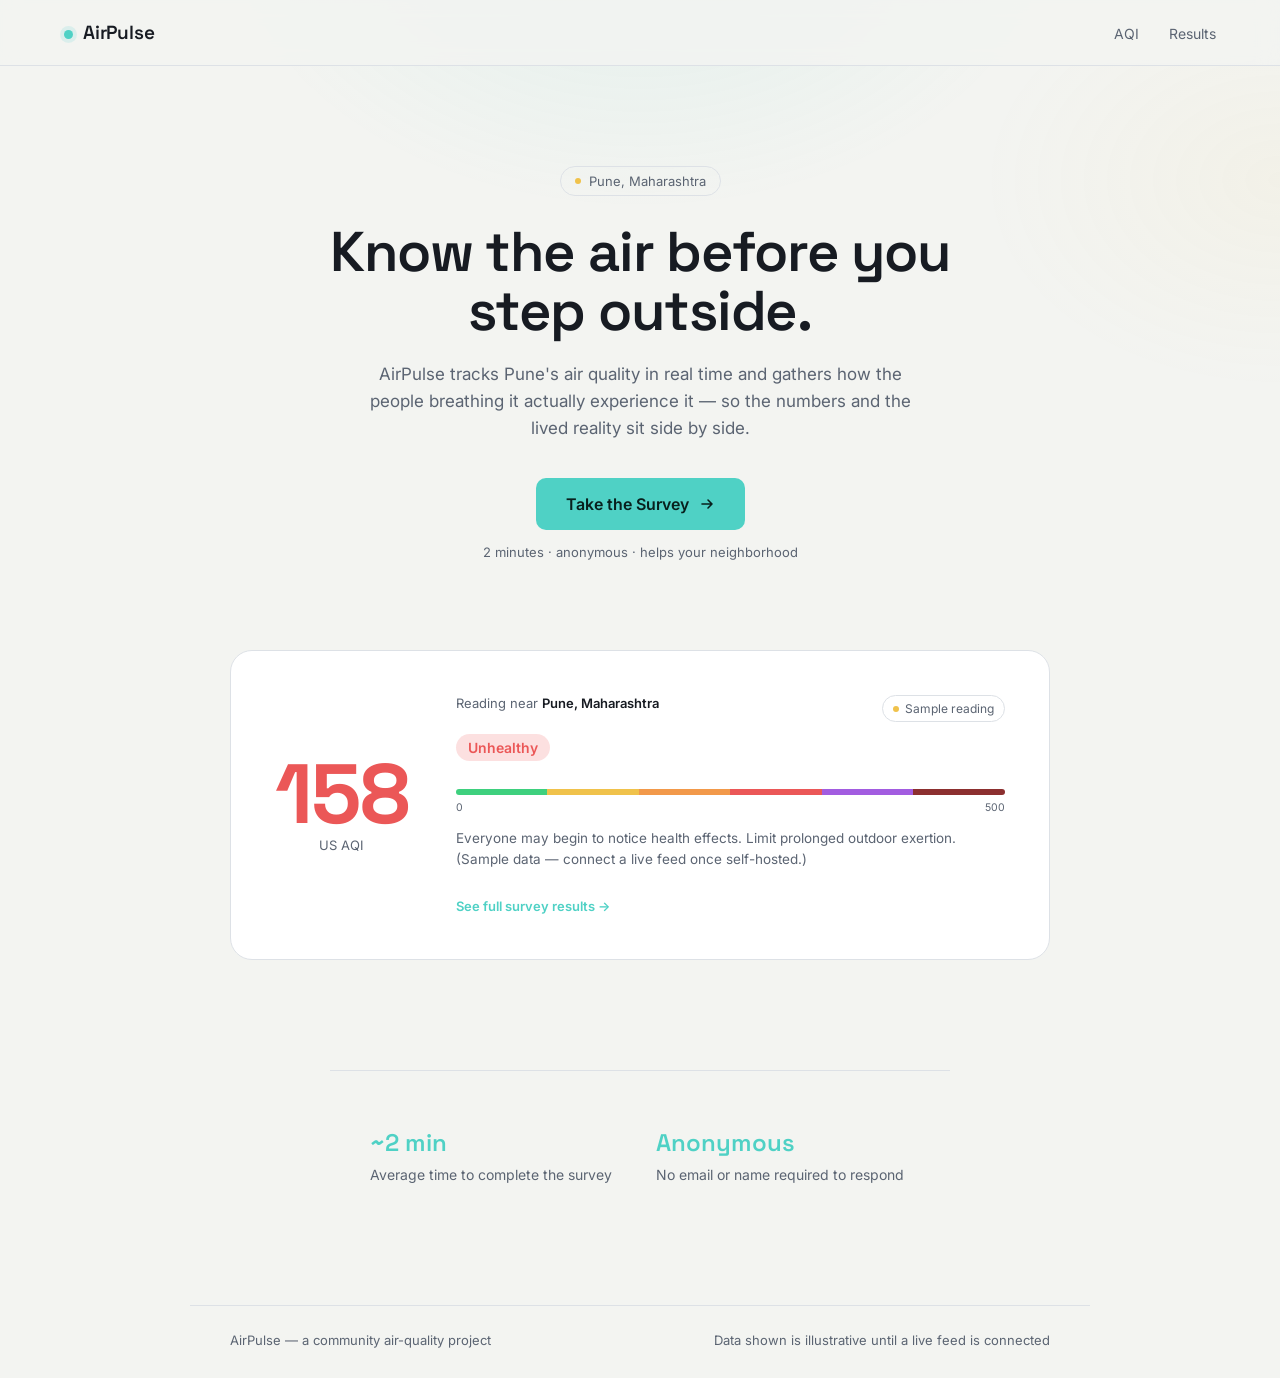
==== index.html @ 15ed097c "Update index.html" ====
<!DOCTYPE html>
<html lang="en">
<head>
<meta charset="UTF-8">
<meta name="viewport" content="width=device-width, initial-scale=1, viewport-fit=cover">
<title>AirPulse — Pune Air Quality</title>
<link rel="preconnect" href="https://fonts.googleapis.com">
<link rel="preconnect" href="https://fonts.gstatic.com" crossorigin>
<link href="https://fonts.googleapis.com/css2?family=Space+Grotesk:wght@400;500;600;700&family=Inter:wght@400;500;600&display=swap" rel="stylesheet">
<style>
  :root {
    --bg: #10141B;
    --panel: #171D27;
    --panel-line: #262E3B;
    --text-primary: #ECEFF3;
    --text-muted: #8C97A8;
    --teal: #4FD1C5;
    --teal-dim: #2E7C76;
    --band-good: #3ED07E;
    --band-moderate: #F0C24B;
    --band-usg: #F2994A;
    --band-unhealthy: #EB5757;
    --band-vunhealthy: #A25CE0;
    --band-hazard: #8C2F2F;
    --radius-lg: 22px;
    --radius-sm: 10px;
    font-family: 'Inter', -apple-system, BlinkMacSystemFont, sans-serif;
  }

  :root:not([data-theme="light"]) {
    --bg: #10141B; --panel: #171D27; --panel-line: #262E3B;
    --text-primary: #ECEFF3; --text-muted: #8C97A8;
  }
  :root[data-theme="light"] {
    --bg: #F3F4F1; --panel: #FFFFFF; --panel-line: #DDE1E6;
    --text-primary: #171B22; --text-muted: #5B6472;
  }
  @media (prefers-color-scheme: light) {
    :root:not([data-theme="dark"]) {
      --bg: #F3F4F1; --panel: #FFFFFF; --panel-line: #DDE1E6;
      --text-primary: #171B22; --text-muted: #5B6472;
    }
  }

  * { box-sizing: border-box; }
  html { scroll-behavior: smooth; scroll-padding-top: env(safe-area-inset-top, 0px); }
  html, body { height: 100%; }
  body {
    margin: 0;
    background: var(--bg);
    color: var(--text-primary);
    padding-top: env(safe-area-inset-top, 0px);
    padding-bottom: env(safe-area-inset-bottom, 0px);
    overflow-x: hidden;
  }
  a { color: inherit; }

  .haze {
    position: fixed; inset: 0; z-index: 0; pointer-events: none;
    background:
      radial-gradient(700px 500px at 50% -10%, rgba(79,209,197,0.10), transparent 60%),
      radial-gradient(500px 350px at 100% 20%, rgba(240,194,75,0.05), transparent 60%);
  }

  header {
    position: sticky;
    top: env(safe-area-inset-top, 0px);
    z-index: 10;
    display: flex;
    align-items: center;
    justify-content: space-between;
    padding: 20px clamp(20px, 5vw, 64px);
    background: color-mix(in srgb, var(--bg) 85%, transparent);
    backdrop-filter: blur(10px);
    border-bottom: 1px solid var(--panel-line);
  }

  .brand {
    display: flex; align-items: baseline; gap: 10px;
    font-family: 'Space Grotesk', sans-serif; font-weight: 600; font-size: 19px;
    letter-spacing: -0.01em;
  }
  .brand span.dot {
    width: 9px; height: 9px; border-radius: 50%; background: var(--teal);
    box-shadow: 0 0 0 4px rgba(79,209,197,0.15); display: inline-block;
  }

  nav a {
    text-decoration: none; color: var(--text-muted); font-size: 14px;
    margin-left: 26px; transition: color 0.15s ease;
  }
  nav a:hover, nav a:focus-visible { color: var(--text-primary); }

  main {
    position: relative; z-index: 2;
    max-width: 780px;
    margin: 0 auto;
    padding: clamp(56px, 9vw, 100px) clamp(20px, 5vw, 40px) 0;
    text-align: center;
  }

  .eyebrow {
    display: inline-flex; align-items: center; gap: 8px;
    font-size: 13px; color: var(--text-muted);
    border: 1px solid var(--panel-line);
    padding: 6px 14px; border-radius: 999px;
    margin-bottom: 26px;
  }
  .eyebrow .blip { width: 6px; height: 6px; border-radius: 50%; background: var(--band-moderate); }

  h1 {
    font-family: 'Space Grotesk', sans-serif;
    font-weight: 600;
    font-size: clamp(34px, 6vw, 56px);
    line-height: 1.06;
    letter-spacing: -0.02em;
    margin: 0 0 20px;
  }

  main > p.lede {
    color: var(--text-muted);
    font-size: 17px;
    line-height: 1.6;
    max-width: 50ch;
    margin: 0 auto 36px;
  }

  .btn-primary {
    appearance: none; border: none; cursor: pointer;
    background: var(--teal); color: #08201D;
    font-family: 'Inter', sans-serif; font-weight: 600; font-size: 16px;
    padding: 16px 30px; border-radius: var(--radius-sm);
    text-decoration: none;
    display: inline-flex; align-items: center; gap: 10px;
    transition: transform 0.15s ease, background 0.15s ease;
  }
  .btn-primary:hover, .btn-primary:focus-visible { background: #63E0D4; transform: translateY(-1px); }
  .btn-primary:active { transform: translateY(0); }
  .btn-primary svg { width: 16px; height: 16px; flex-shrink: 0; }

  .survey-note {
    display: block;
    margin-top: 14px;
    font-size: 13px;
    color: var(--text-muted);
  }

  /* AQI panel — full width band under hero */
  .aqi-section {
    position: relative; z-index: 2;
    max-width: 900px;
    margin: clamp(56px, 8vw, 90px) auto 0;
    padding: 0 clamp(20px, 5vw, 40px);
  }

  .aqi-panel {
    background: var(--panel);
    border: 1px solid var(--panel-line);
    border-radius: var(--radius-lg);
    padding: clamp(28px, 4vw, 44px);
    display: grid;
    grid-template-columns: auto 1fr;
    gap: clamp(24px, 4vw, 48px);
    align-items: center;
    text-align: left;
  }
  @media (max-width: 620px) {
    .aqi-panel { grid-template-columns: 1fr; text-align: center; }
  }

  .aqi-readout-block { text-align: center; }
  .aqi-number {
    font-family: 'Space Grotesk', sans-serif;
    font-weight: 700;
    font-size: clamp(60px, 8vw, 84px);
    line-height: 0.9;
    letter-spacing: -0.02em;
    color: var(--aqi-color, var(--band-moderate));
  }
  .aqi-unit { font-size: 13px; color: var(--text-muted); margin-top: 4px; }

  .aqi-detail-top {
    display: flex; justify-content: space-between; align-items: flex-start;
    margin-bottom: 12px;
  }
  @media (max-width: 620px) { .aqi-detail-top { justify-content: center; } }

  .aqi-location { font-size: 13px; color: var(--text-muted); }
  .aqi-location strong { color: var(--text-primary); font-weight: 600; }

  .live-pill {
    display: inline-flex; align-items: center; gap: 6px;
    font-size: 12px; color: var(--text-muted);
    border: 1px solid var(--panel-line); padding: 5px 10px; border-radius: 999px;
  }
  .live-pill .blip { width: 6px; height: 6px; border-radius: 50%; background: var(--band-moderate); }

  .aqi-band-label {
    display: inline-block; font-size: 14px; font-weight: 600;
    padding: 5px 12px; border-radius: 999px;
    background: color-mix(in srgb, var(--aqi-color, var(--band-moderate)) 18%, transparent);
    color: var(--aqi-color, var(--band-moderate));
    margin-bottom: 14px;
  }

  .aqi-scale { display: flex; height: 6px; border-radius: 4px; overflow: hidden; margin: 14px 0 6px; }
  .aqi-scale span { flex: 1; }
  .aqi-scale-labels { display: flex; justify-content: space-between; font-size: 10.5px; color: var(--text-muted); }

  .aqi-tip { font-size: 13.5px; color: var(--text-muted); line-height: 1.55; margin-top: 14px; }

  /* About strip — three simple stats, no button */
  .about-section {
    position: relative; z-index: 2;
    max-width: 900px;
    margin: clamp(64px, 9vw, 110px) auto 0;
    padding: clamp(40px, 6vw, 56px) clamp(20px, 5vw, 40px);
    border-top: 1px solid var(--panel-line);
    display: grid;
    grid-template-columns: repeat(2, 1fr);
    gap: 32px;
    max-width: 620px;
  }
  @media (max-width: 680px) {
    .about-section { grid-template-columns: 1fr; text-align: center; }
  }

  .about-item .num {
    font-family: 'Space Grotesk', sans-serif;
    font-weight: 600; font-size: 24px; color: var(--teal);
    margin-bottom: 6px;
  }
  .about-item .label {
    font-size: 14px; color: var(--text-muted); line-height: 1.5;
  }

  footer {
    position: relative; z-index: 2;
    max-width: 900px;
    margin: clamp(40px, 6vw, 64px) auto 0;
    padding: 26px clamp(20px, 5vw, 40px) calc(30px + env(safe-area-inset-bottom, 0px));
    border-top: 1px solid var(--panel-line);
    display: flex; justify-content: space-between; flex-wrap: wrap; gap: 10px;
    font-size: 13px; color: var(--text-muted);
  }

  @media (prefers-reduced-motion: reduce) {
    html { scroll-behavior: auto; }
    .btn-primary { transition: none; }
  }
</style>
</head>
<body>

<div class="haze"></div>

<header>
  <div class="brand"><span class="dot"></span>AirPulse</div>
  <nav>
    <a href="#aqi">AQI</a>
    <a href="results.html">Results</a>
  </nav>
</header>

<main>
  <div class="eyebrow"><span class="blip"></span>Pune, Maharashtra</div>
  <h1>Know the air before you step outside.</h1>
  <p class="lede">AirPulse tracks Pune's air quality in real time and gathers how the people breathing it actually experience it — so the numbers and the lived reality sit side by side.</p>

  <a class="btn-primary" id="surveyBtn" href="#" target="_blank" rel="noopener">
    Take the Survey
    <svg viewBox="0 0 16 16" fill="none" xmlns="http://www.w3.org/2000/svg"><path d="M3 8h10M9 4l4 4-4 4" stroke="currentColor" stroke-width="1.6" stroke-linecap="round" stroke-linejoin="round"/></svg>
  </a>
  <span class="survey-note">2 minutes · anonymous · helps your neighborhood</span>
</main>

<section class="aqi-section" id="aqi">
  <div class="aqi-panel">
    <div class="aqi-readout-block">
      <div class="aqi-number" id="aqiNumber">85</div>
      <div class="aqi-unit">US AQI</div>
    </div>
    <div>
      <div class="aqi-detail-top">
        <div class="aqi-location">Reading near <strong>Pune, Maharashtra</strong></div>
        <div class="live-pill"><span class="blip"></span>Sample reading</div>
      </div>
      <div class="aqi-band-label" id="aqiBandLabel">Unhealthy</div>
      <div class="aqi-scale">
        <span style="background:var(--band-good)"></span>
        <span style="background:var(--band-moderate)"></span>
        <span style="background:var(--band-usg)"></span>
        <span style="background:var(--band-unhealthy)"></span>
        <span style="background:var(--band-vunhealthy)"></span>
        <span style="background:var(--band-hazard)"></span>
      </div>
      <div class="aqi-scale-labels"><span>0</span><span>500</span></div>
      <p class="aqi-tip" id="aqiTip">Placeholder reading for design purposes. Connect a live feed once this page is self-hosted.</p>
      <a href="results.html" style="display:inline-block; margin-top:14px; font-size:13px; color:var(--teal); text-decoration:none; font-weight:600;">See full survey results →</a>
    </div>
  </div>
</section>

<section class="about-section">
  <div class="about-item">
    <div class="num">~2 min</div>
    <div class="label">Average time to complete the survey</div>
  </div>
  <div class="about-item">
    <div class="num">Anonymous</div>
    <div class="label">No email or name required to respond</div>
  </div>
</section>

<footer>
  <span>AirPulse — a community air-quality project</span>
  <span>Data shown is illustrative until a live feed is connected</span>
</footer>

<script>
  const GOOGLE_FORM_URL = "https://docs.google.com/forms/d/1ZGXldcIQDR3OEaV3uUAYgscK2P4lvSC87jR1LEu3vRs/viewform";
  document.getElementById('surveyBtn').href = GOOGLE_FORM_URL;

  const SAMPLE_AQI = 158;

  function bandFor(aqi) {
    if (aqi <= 50) return { label: "Good", color: "var(--band-good)", tip: "Air quality is satisfactory. Enjoy normal outdoor activity." };
    if (aqi <= 100) return { label: "Moderate", color: "var(--band-moderate)", tip: "Acceptable air quality. Unusually sensitive people should watch for symptoms." };
    if (aqi <= 150) return { label: "Unhealthy for Sensitive Groups", color: "var(--band-usg)", tip: "Sensitive groups should limit prolonged outdoor exertion." };
    if (aqi <= 200) return { label: "Unhealthy", color: "var(--band-unhealthy)", tip: "Everyone may begin to notice health effects. Limit prolonged outdoor exertion." };
    if (aqi <= 300) return { label: "Very Unhealthy", color: "var(--band-vunhealthy)", tip: "Health alert: everyone may experience more serious effects. Avoid outdoor exertion." };
    return { label: "Hazardous", color: "var(--band-hazard)", tip: "Health warning of emergency conditions. Stay indoors where possible." };
  }

  const band = bandFor(SAMPLE_AQI);
  document.getElementById('aqiNumber').textContent = SAMPLE_AQI;
  document.getElementById('aqiNumber').style.setProperty('--aqi-color', band.color);
  document.getElementById('aqiBandLabel').textContent = band.label;
  document.getElementById('aqiBandLabel').style.setProperty('--aqi-color', band.color);
  document.getElementById('aqiTip').textContent = band.tip + " (Sample data — connect a live feed once self-hosted.)";
</script>

</body>
</html>
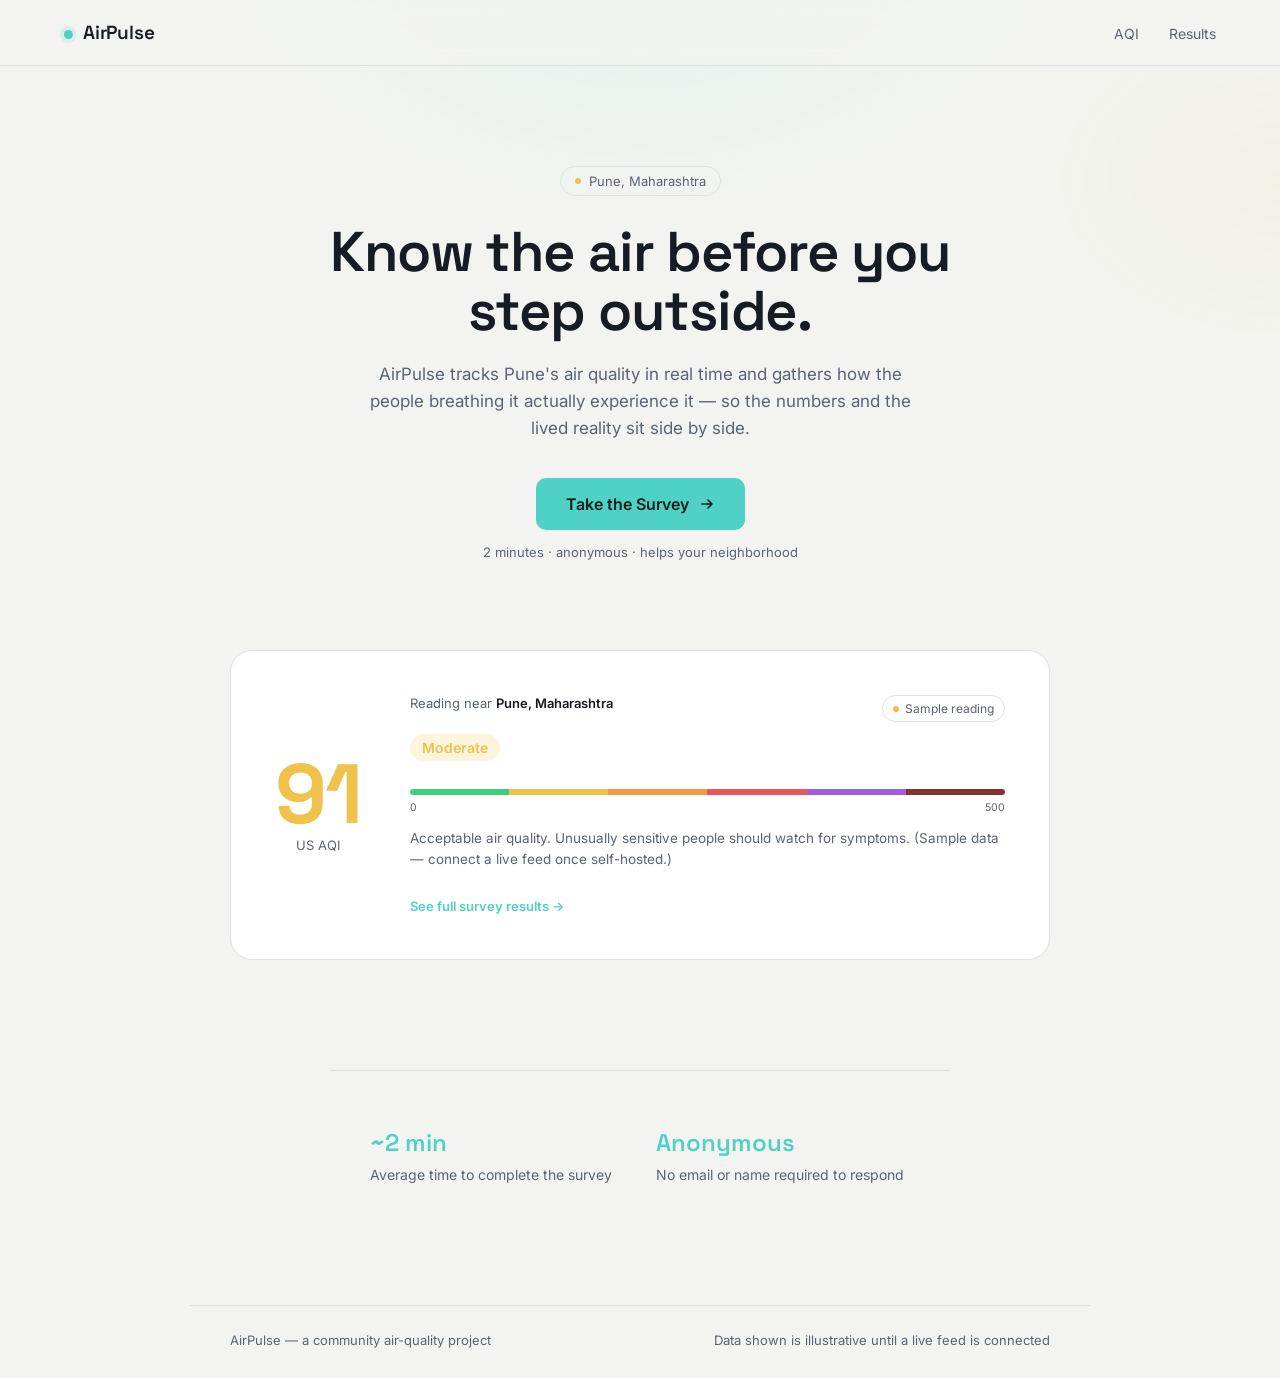
==== commit 959a0717: "Update index.html aqi" ====
--- a/index.html
+++ b/index.html
@@ -321,7 +321,7 @@
   const GOOGLE_FORM_URL = "https://docs.google.com/forms/d/1ZGXldcIQDR3OEaV3uUAYgscK2P4lvSC87jR1LEu3vRs/viewform";
   document.getElementById('surveyBtn').href = GOOGLE_FORM_URL;
 
-  const SAMPLE_AQI = 158;
+  const SAMPLE_AQI = 91;
 
   function bandFor(aqi) {
     if (aqi <= 50) return { label: "Good", color: "var(--band-good)", tip: "Air quality is satisfactory. Enjoy normal outdoor activity." };
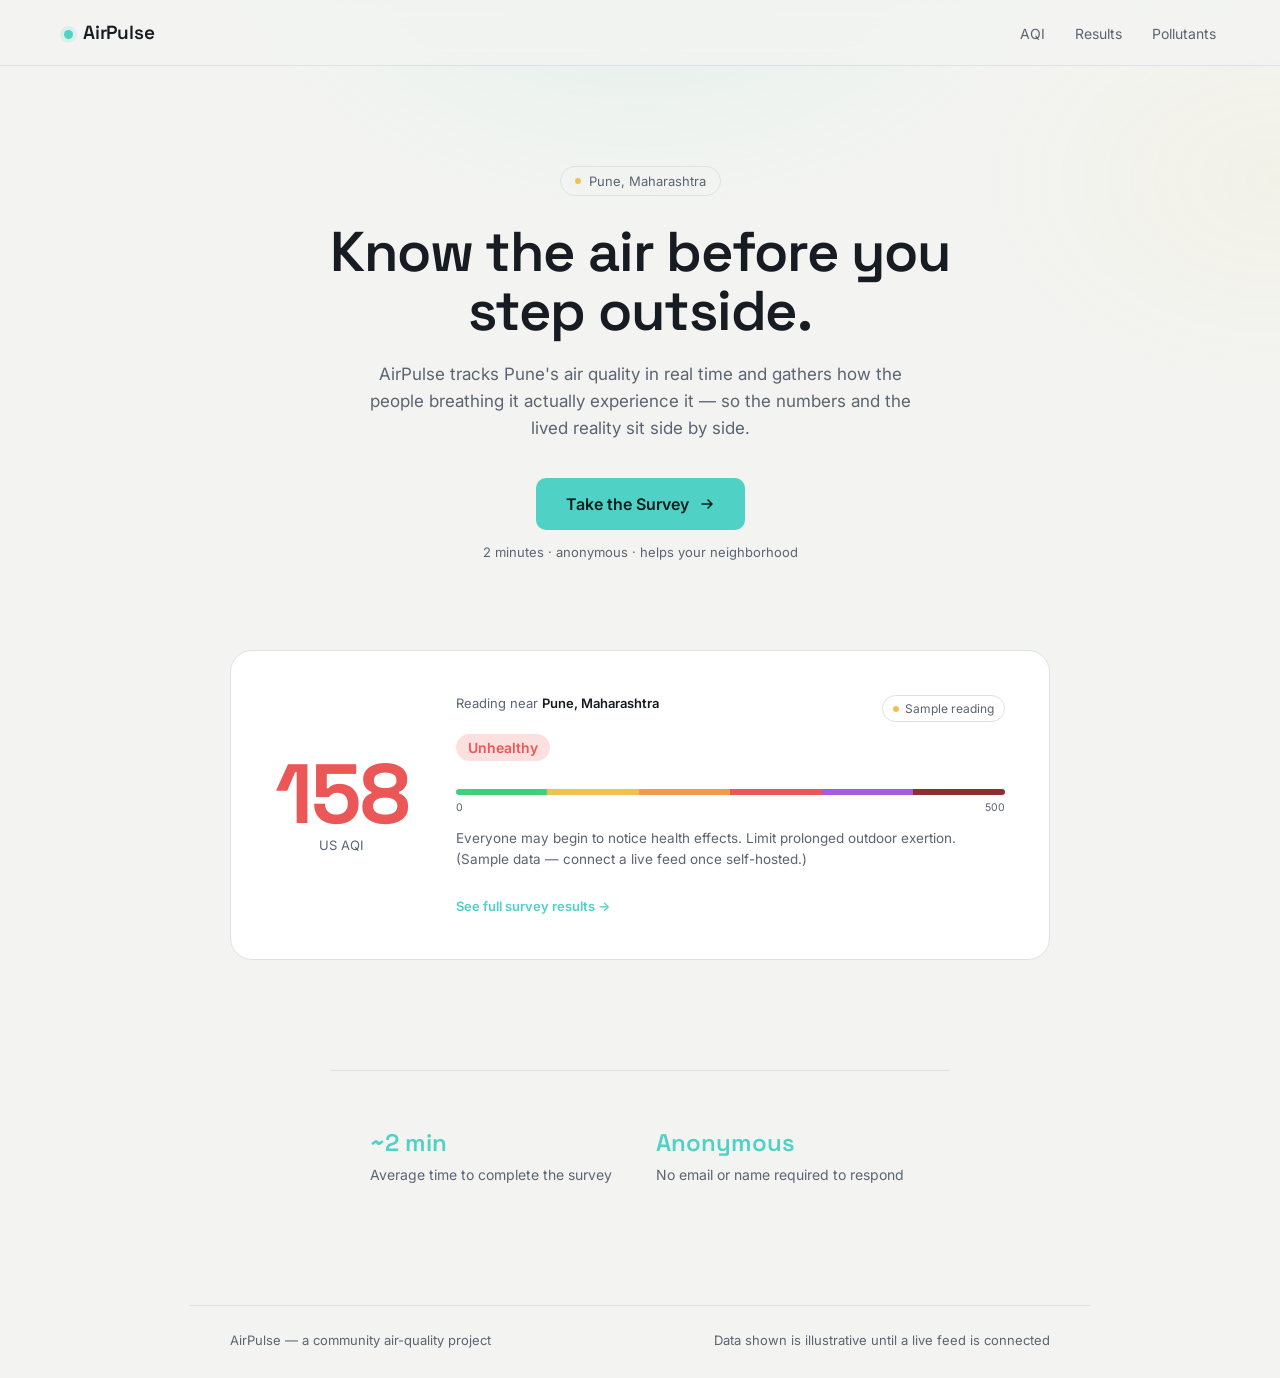
==== commit f339182d: "yg" ====
--- a/index.html
+++ b/index.html
@@ -259,6 +259,7 @@
   <nav>
     <a href="#aqi">AQI</a>
     <a href="results.html">Results</a>
+    <a href="pollutants.html">Pollutants</a>
   </nav>
 </header>
 
@@ -277,7 +278,7 @@
 <section class="aqi-section" id="aqi">
   <div class="aqi-panel">
     <div class="aqi-readout-block">
-      <div class="aqi-number" id="aqiNumber">85</div>
+      <div class="aqi-number" id="aqiNumber">94</div>
       <div class="aqi-unit">US AQI</div>
     </div>
     <div>
@@ -321,7 +322,7 @@
   const GOOGLE_FORM_URL = "https://docs.google.com/forms/d/1ZGXldcIQDR3OEaV3uUAYgscK2P4lvSC87jR1LEu3vRs/viewform";
   document.getElementById('surveyBtn').href = GOOGLE_FORM_URL;
 
-  const SAMPLE_AQI = 91;
+  const SAMPLE_AQI = 158;
 
   function bandFor(aqi) {
     if (aqi <= 50) return { label: "Good", color: "var(--band-good)", tip: "Air quality is satisfactory. Enjoy normal outdoor activity." };
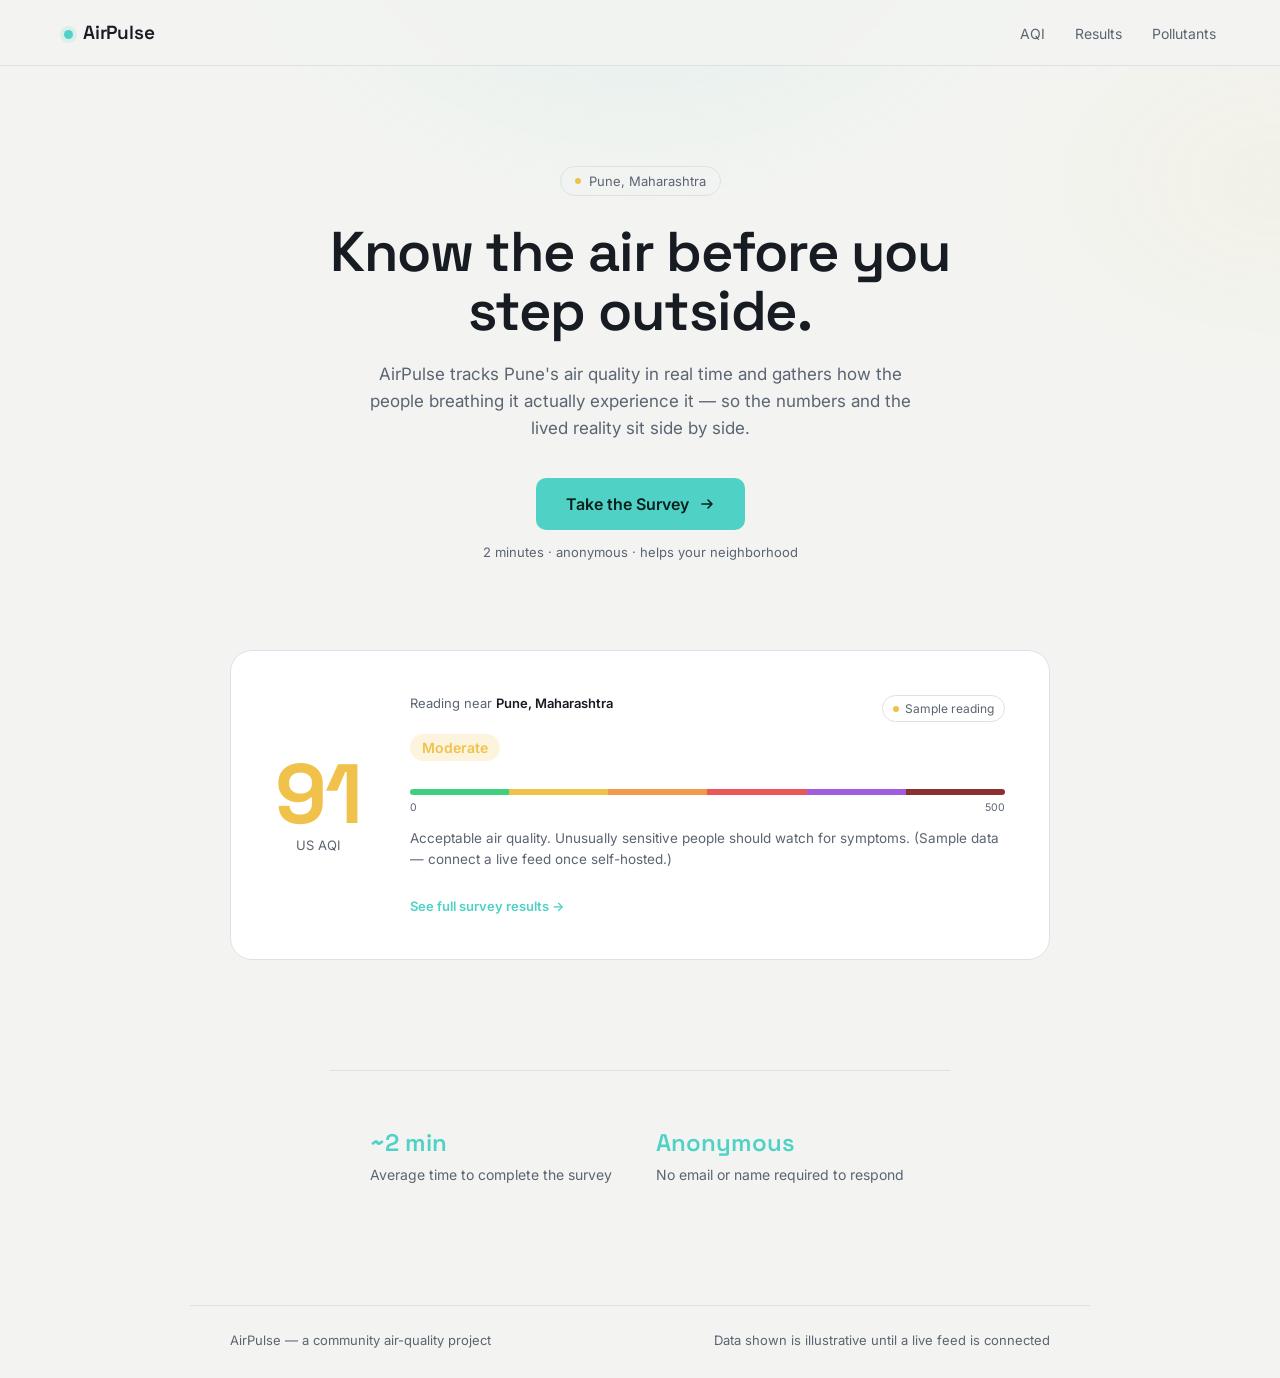
==== commit 1cd03421: "Update index.html" ====
--- a/index.html
+++ b/index.html
@@ -278,7 +278,7 @@
 <section class="aqi-section" id="aqi">
   <div class="aqi-panel">
     <div class="aqi-readout-block">
-      <div class="aqi-number" id="aqiNumber">94</div>
+      <div class="aqi-number" id="aqiNumber">85</div>
       <div class="aqi-unit">US AQI</div>
     </div>
     <div>
@@ -322,7 +322,7 @@
   const GOOGLE_FORM_URL = "https://docs.google.com/forms/d/1ZGXldcIQDR3OEaV3uUAYgscK2P4lvSC87jR1LEu3vRs/viewform";
   document.getElementById('surveyBtn').href = GOOGLE_FORM_URL;
 
-  const SAMPLE_AQI = 158;
+  const SAMPLE_AQI = 91;
 
   function bandFor(aqi) {
     if (aqi <= 50) return { label: "Good", color: "var(--band-good)", tip: "Air quality is satisfactory. Enjoy normal outdoor activity." };
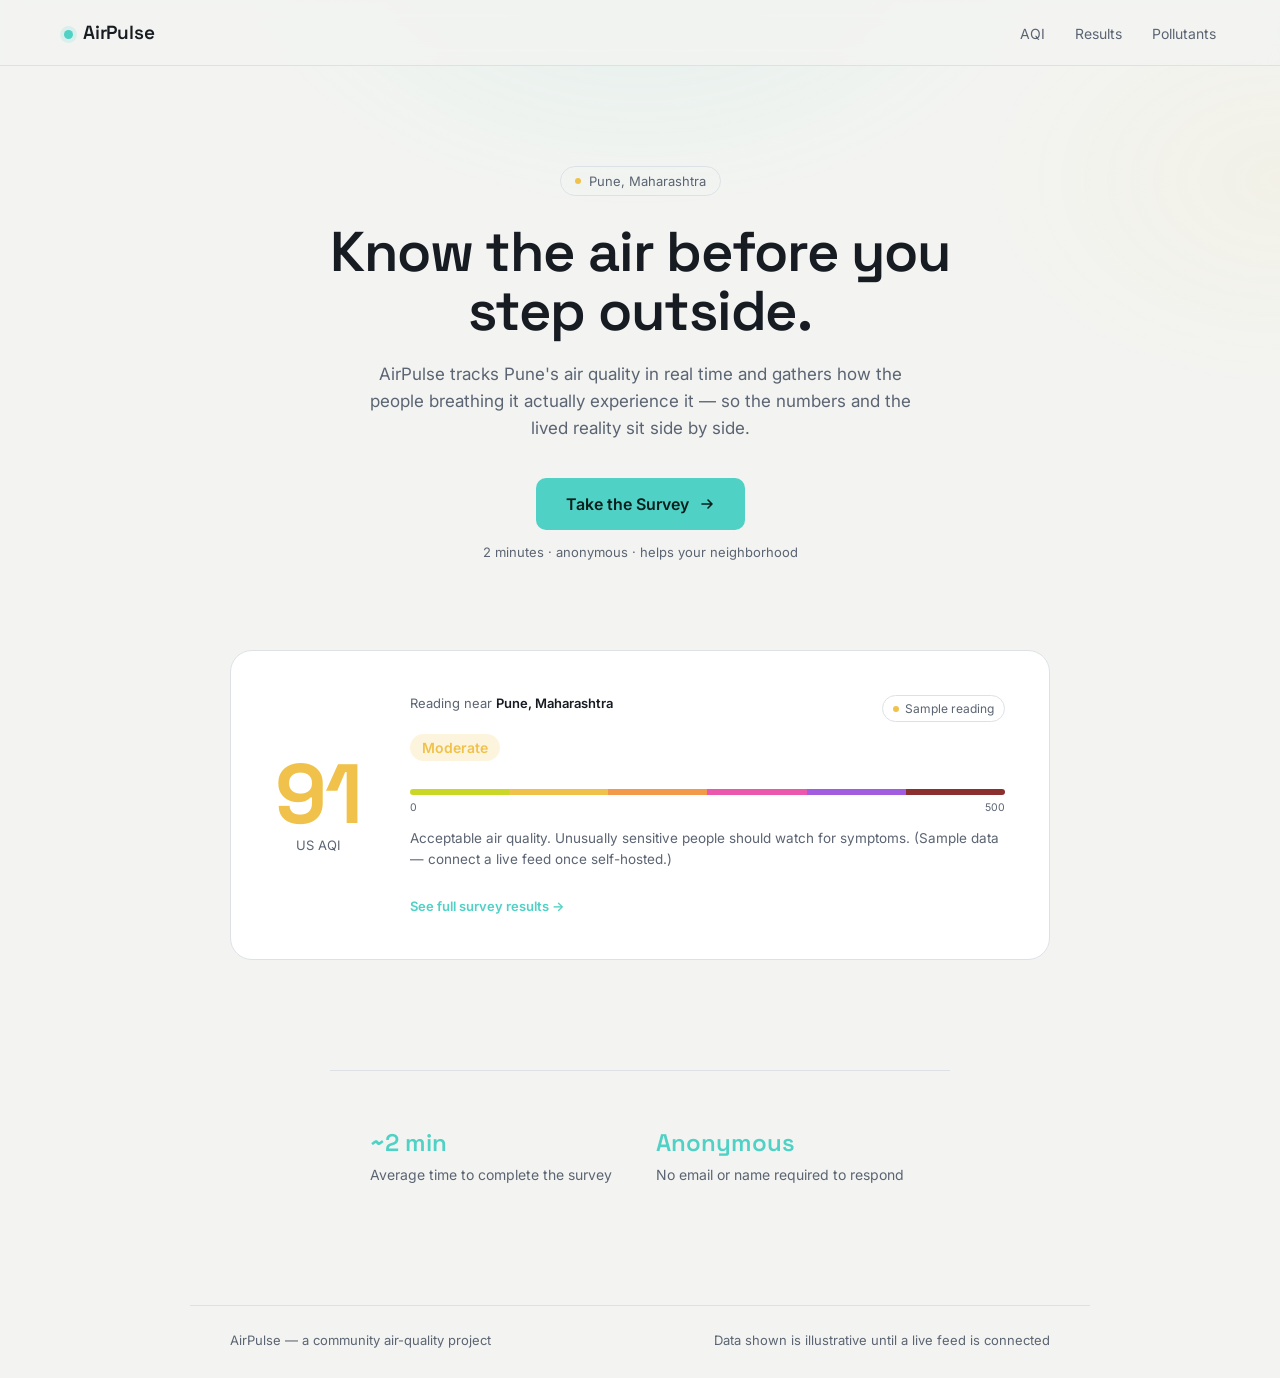
==== commit 2110ea7f: "Add awareness survey results page" ====
--- a/index.html
+++ b/index.html
@@ -15,11 +15,11 @@
     --text-primary: #ECEFF3;
     --text-muted: #8C97A8;
     --teal: #4FD1C5;
-    --teal-dim: #2E7C76;
-    --band-good: #3ED07E;
+    --teal-dim: #522e7c;
+    --band-good: #cbd726;
     --band-moderate: #F0C24B;
     --band-usg: #F2994A;
-    --band-unhealthy: #EB5757;
+    --band-unhealthy: #eb57ad;
     --band-vunhealthy: #A25CE0;
     --band-hazard: #8C2F2F;
     --radius-lg: 22px;
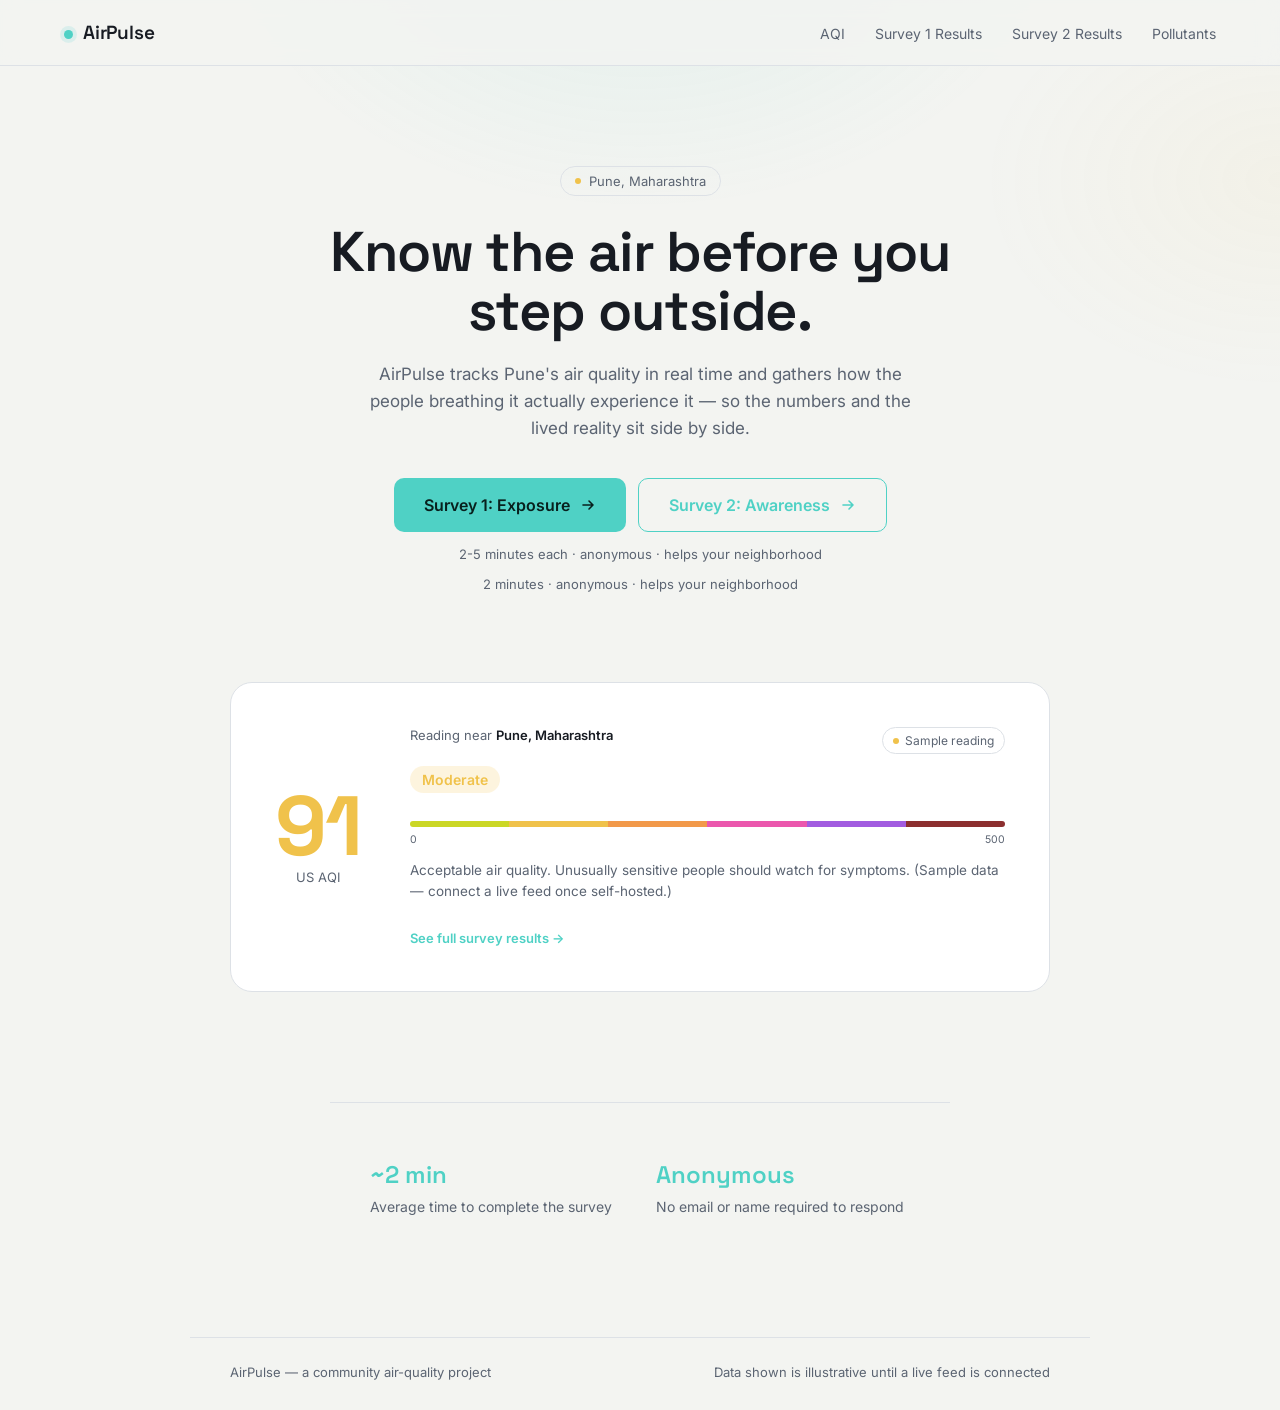
==== commit a2527f58: "Add survey 2 button" ====
--- a/index.html
+++ b/index.html
@@ -138,6 +138,14 @@
   .btn-primary:active { transform: translateY(0); }
   .btn-primary svg { width: 16px; height: 16px; flex-shrink: 0; }
 
+    .cta-row { display: flex; gap: 12px; justify-content: center; flex-wrap: wrap; }
+  .btn-secondary {
+    background: transparent; color: var(--teal);
+    border: 1.5px solid var(--teal);
+  }
+  .btn-secondary:hover, .btn-secondary:focus-visible {
+    background: color-mix(in srgb, var(--teal) 14%, transparent);
+  }
   .survey-note {
     display: block;
     margin-top: 14px;
@@ -258,7 +266,8 @@
   <div class="brand"><span class="dot"></span>AirPulse</div>
   <nav>
     <a href="#aqi">AQI</a>
-    <a href="results.html">Results</a>
+    <a href="results.html"> Survey 1 Results</a>
+        <a href="awareness.html">Survey 2 Results</a>
     <a href="pollutants.html">Pollutants</a>
   </nav>
 </header>
@@ -268,10 +277,17 @@
   <h1>Know the air before you step outside.</h1>
   <p class="lede">AirPulse tracks Pune's air quality in real time and gathers how the people breathing it actually experience it — so the numbers and the lived reality sit side by side.</p>
 
-  <a class="btn-primary" id="surveyBtn" href="#" target="_blank" rel="noopener">
-    Take the Survey
-    <svg viewBox="0 0 16 16" fill="none" xmlns="http://www.w3.org/2000/svg"><path d="M3 8h10M9 4l4 4-4 4" stroke="currentColor" stroke-width="1.6" stroke-linecap="round" stroke-linejoin="round"/></svg>
-  </a>
+    <div class="cta-row">
+    <a class="btn-primary" id="surveyBtn" href="#" target="_blank" rel="noopener">
+      Survey 1: Exposure
+      <svg viewBox="0 0 16 16" fill="none" xmlns="http://www.w3.org/2000/svg"><path d="M3 8h10M9 4l4 4-4 4" stroke="currentColor" stroke-width="1.6" stroke-linecap="round" stroke-linejoin="round"/></svg>
+    </a>
+    <a class="btn-primary btn-secondary" id="survey2Btn" href="#" target="_blank" rel="noopener">
+      Survey 2: Awareness
+      <svg viewBox="0 0 16 16" fill="none" xmlns="http://www.w3.org/2000/svg"><path d="M3 8h10M9 4l4 4-4 4" stroke="currentColor" stroke-width="1.6" stroke-linecap="round" stroke-linejoin="round"/></svg>
+    </a>
+  </div>
+  <span class="survey-note">2-5 minutes each · anonymous · helps your neighborhood</span>
   <span class="survey-note">2 minutes · anonymous · helps your neighborhood</span>
 </main>
 
@@ -321,7 +337,8 @@
 <script>
   const GOOGLE_FORM_URL = "https://docs.google.com/forms/d/1ZGXldcIQDR3OEaV3uUAYgscK2P4lvSC87jR1LEu3vRs/viewform";
   document.getElementById('surveyBtn').href = GOOGLE_FORM_URL;
-
+  const GOOGLE_FORM_URL_2 = "https://docs.google.com/forms/d/e/1FAIpQLScG9ZUvIApXky4IefkscQ-GwrRiBQLuWkn24cjnQIECb3l3Cw/viewform";
+  document.getElementById('survey2Btn').href = GOOGLE_FORM_URL_2;
   const SAMPLE_AQI = 91;
 
   function bandFor(aqi) {
